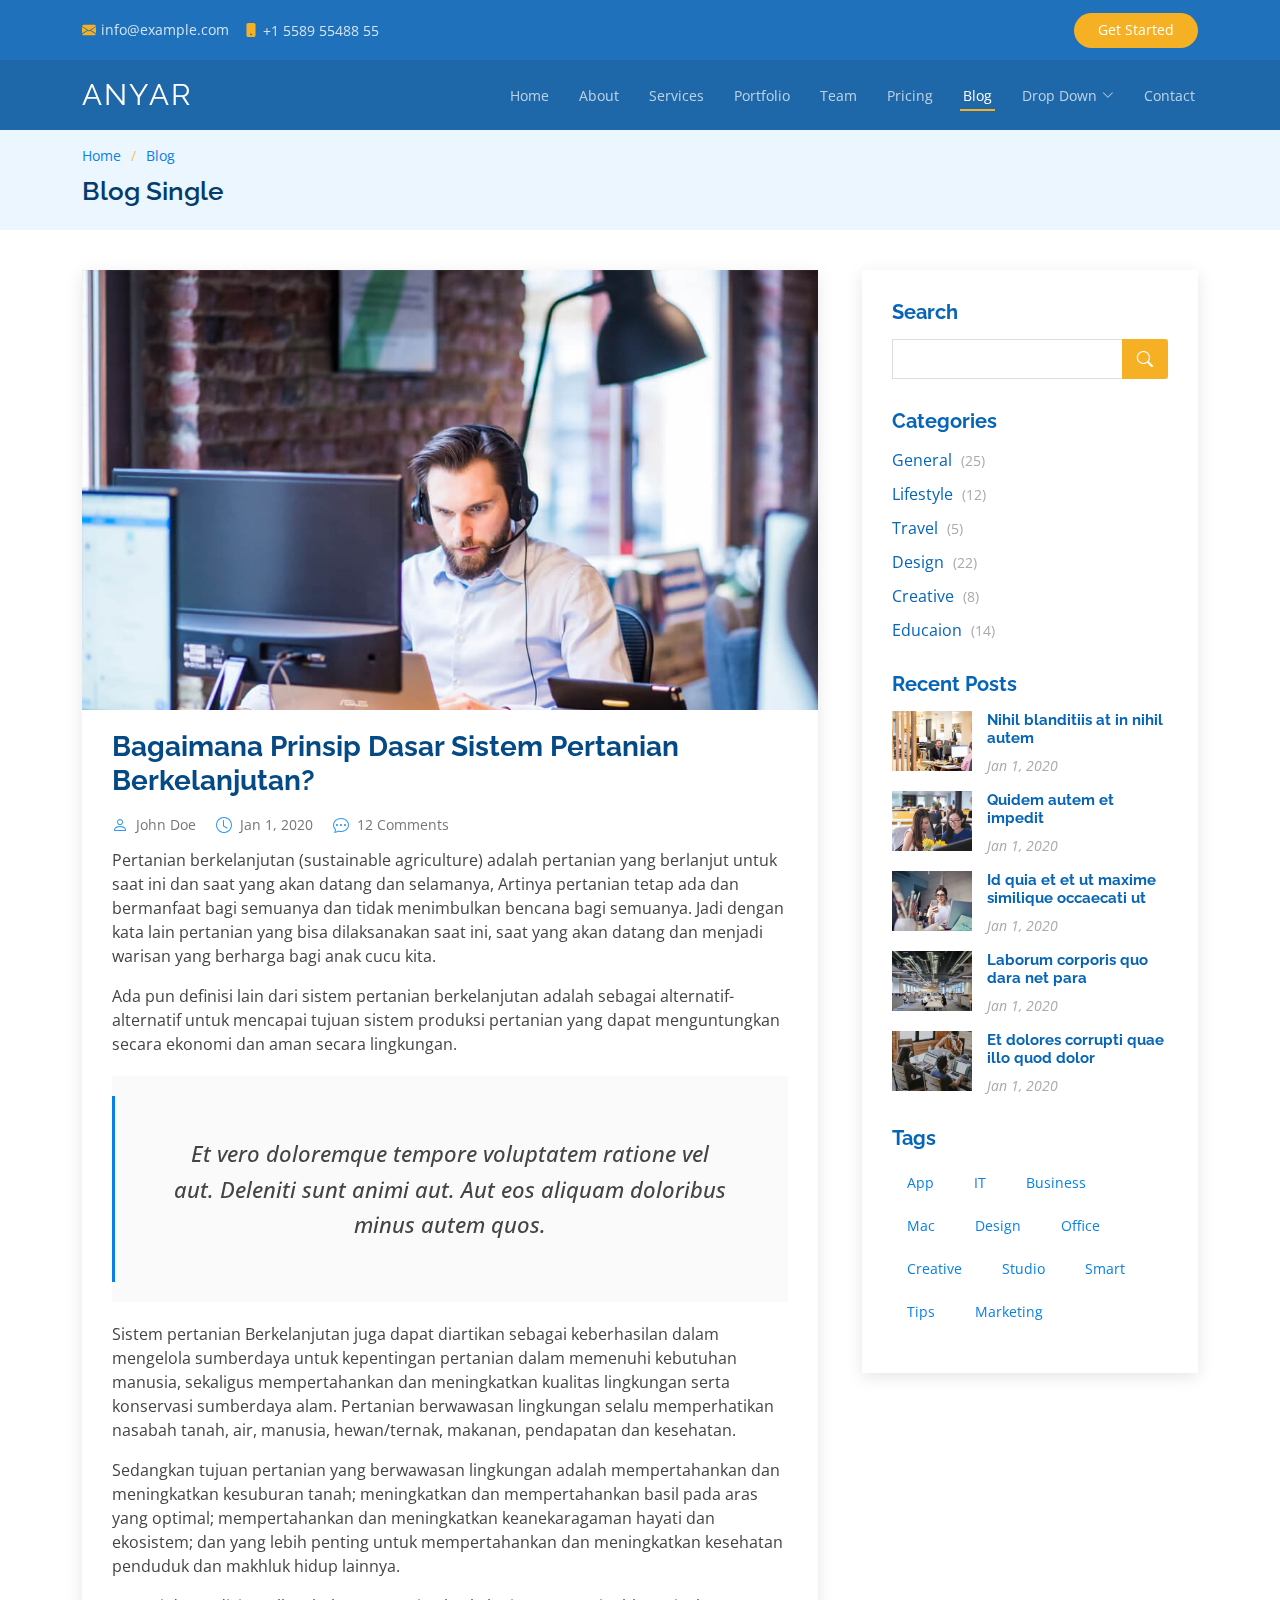
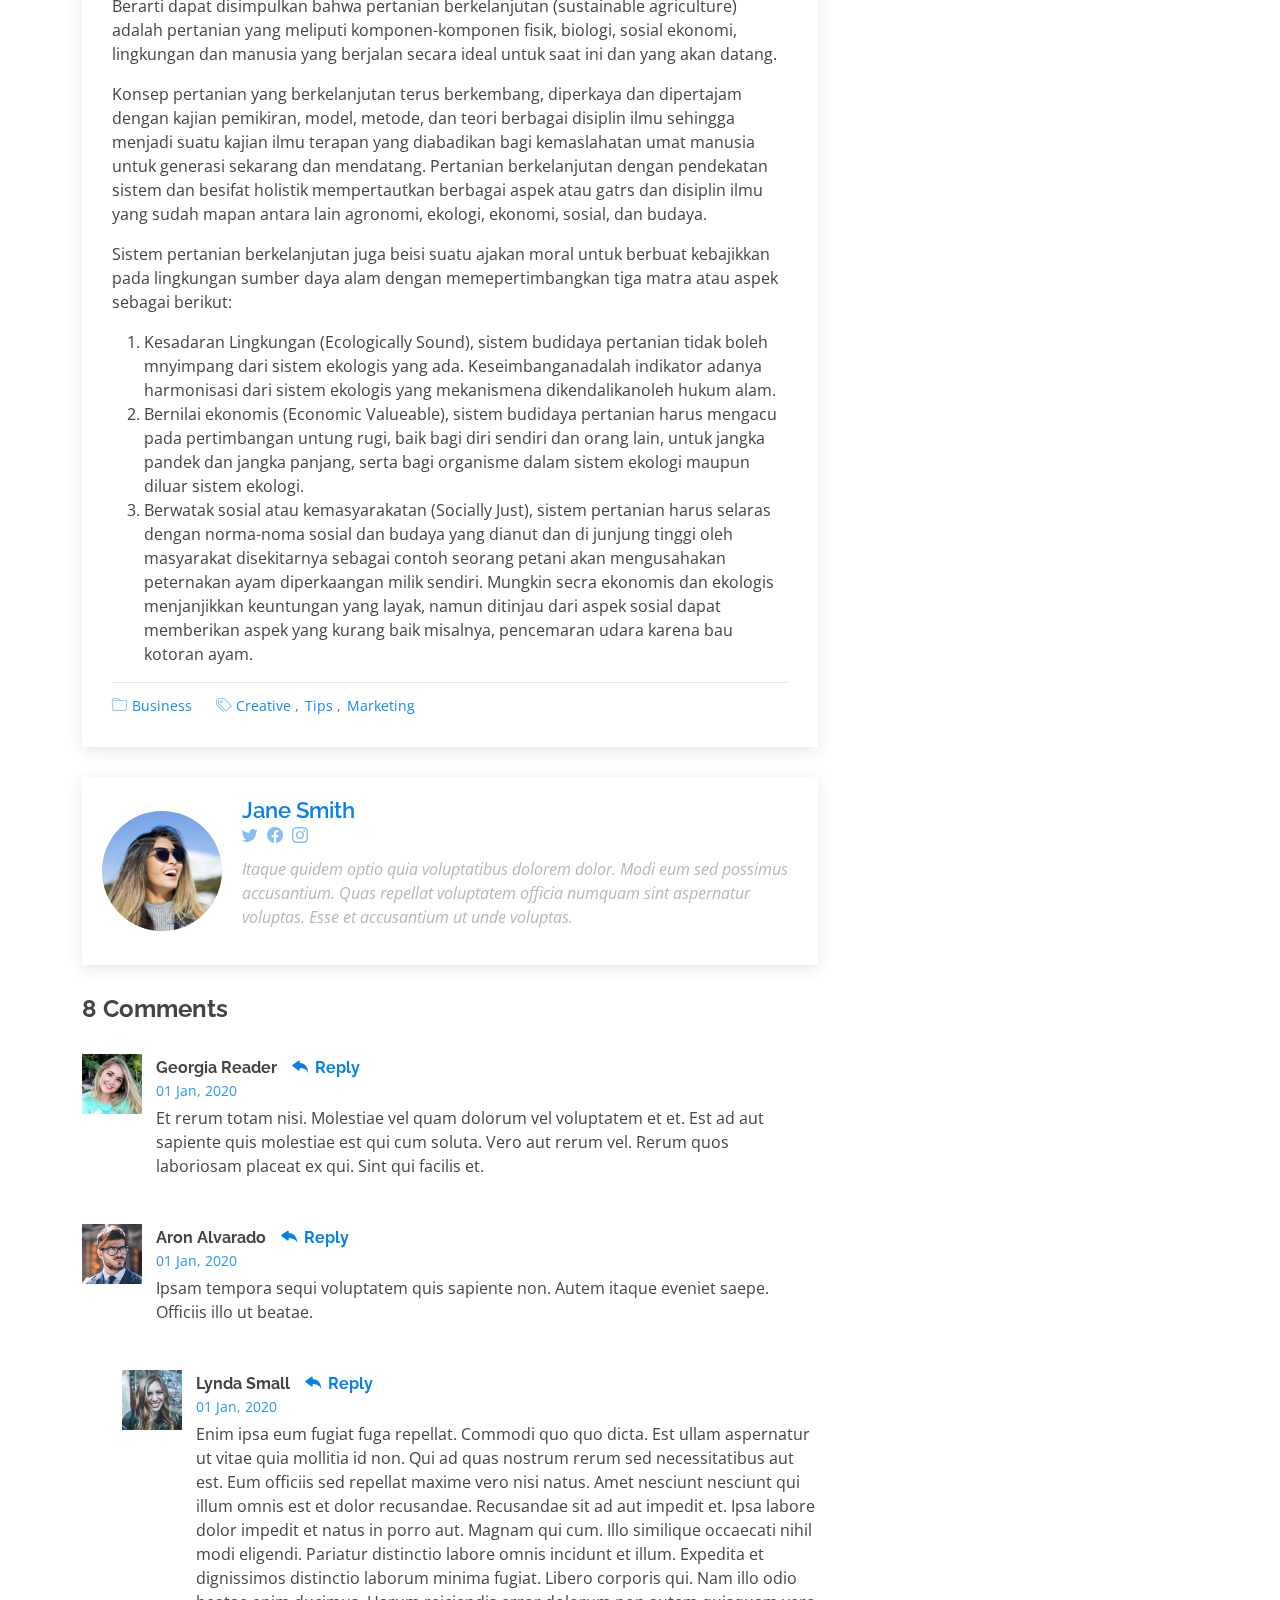
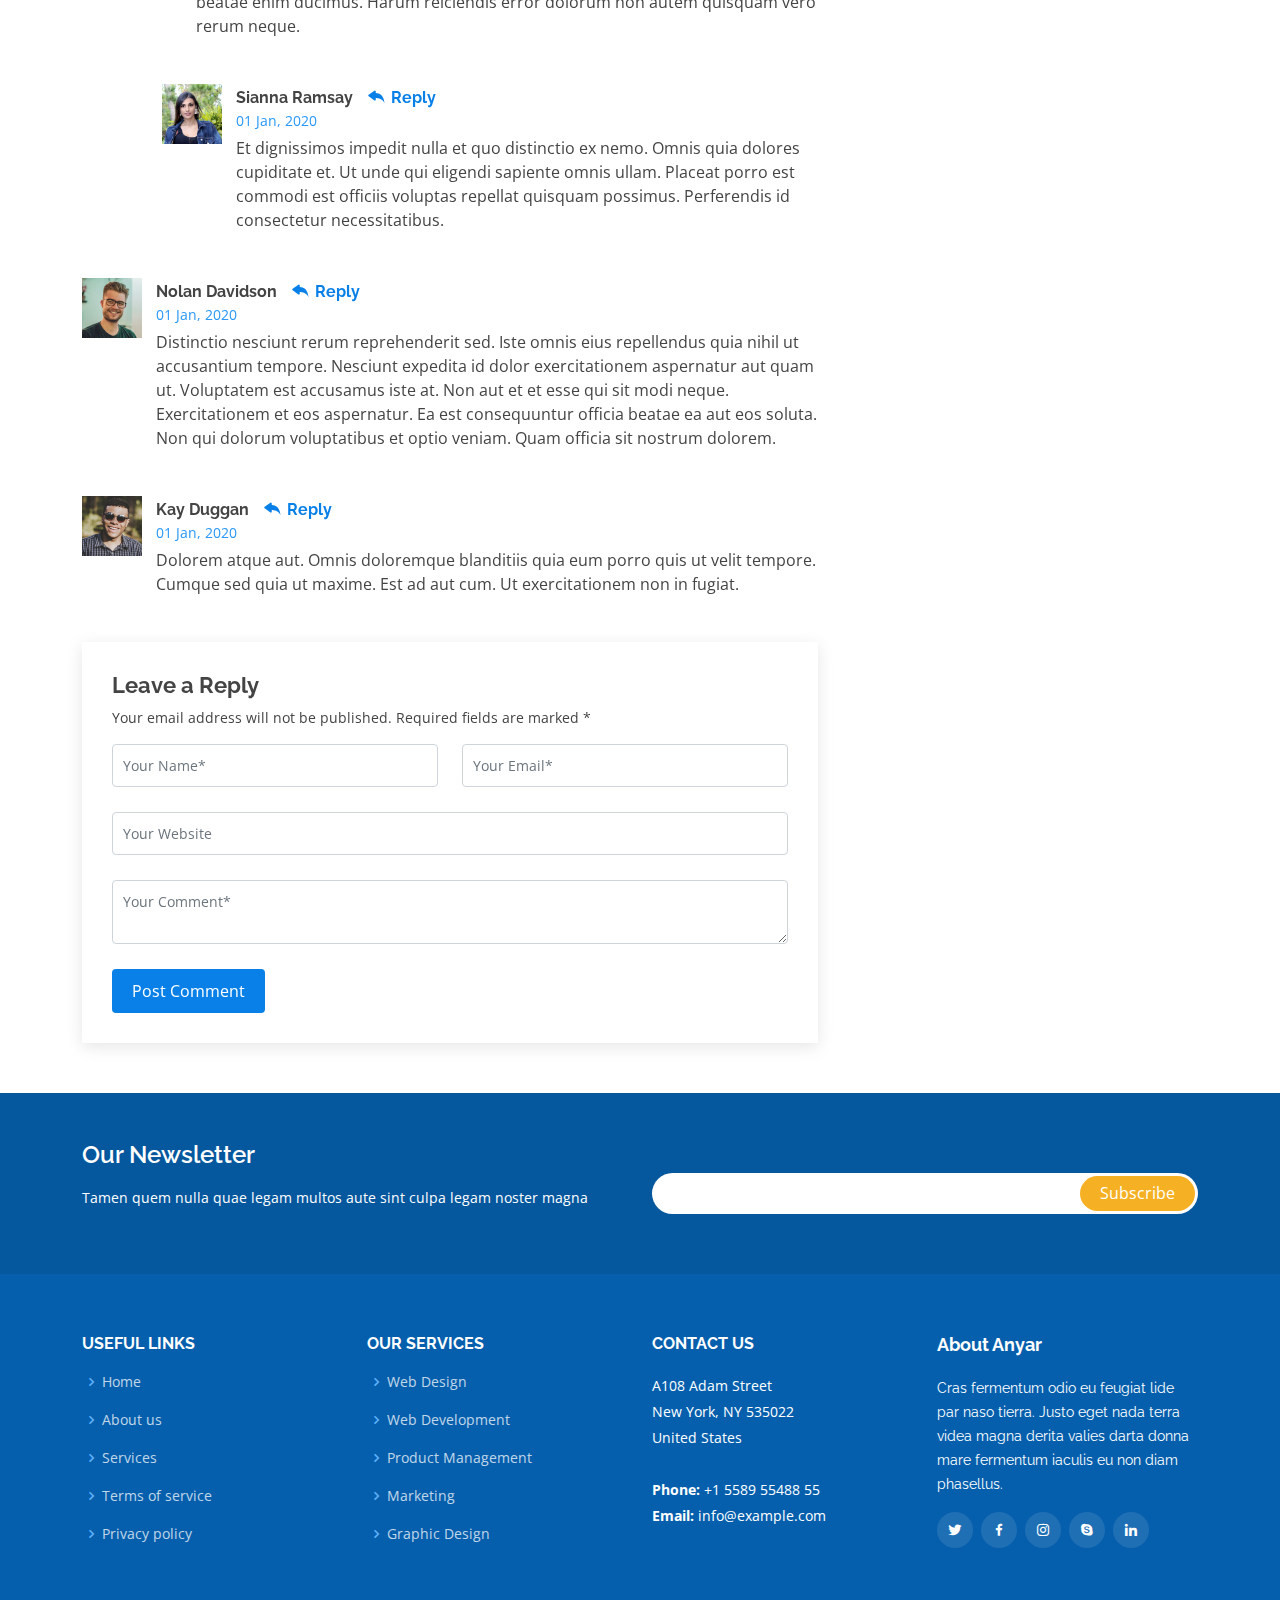
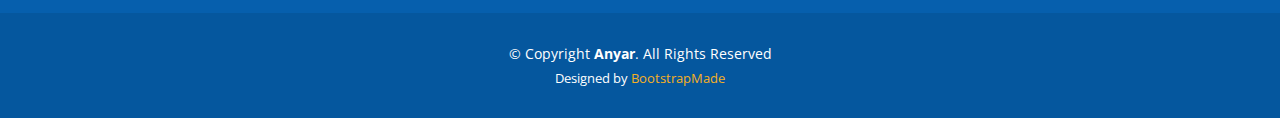
==== blog-single.html @ d847622b "Initial commit" ====
<!DOCTYPE html>
<html lang="en">

<head>
  <meta charset="utf-8">
  <meta content="width=device-width, initial-scale=1.0" name="viewport">

  <title>Blog Single - Anyar Bootstrap Template</title>
  <meta content="" name="description">
  <meta content="" name="keywords">

  <!-- Favicons -->
  <link href="assets/img/favicon.png" rel="icon">
  <link href="assets/img/apple-touch-icon.png" rel="apple-touch-icon">

  <!-- Google Fonts -->
  <link href="https://fonts.googleapis.com/css?family=Open+Sans:300,300i,400,400i,600,600i,700,700i|Raleway:300,300i,400,400i,500,500i,600,600i,700,700i|Poppins:300,300i,400,400i,500,500i,600,600i,700,700i" rel="stylesheet">

  <!-- Vendor CSS Files -->
  <link href="assets/vendor/animate.css/animate.min.css" rel="stylesheet">
  <link href="assets/vendor/aos/aos.css" rel="stylesheet">
  <link href="assets/vendor/bootstrap/css/bootstrap.min.css" rel="stylesheet">
  <link href="assets/vendor/bootstrap-icons/bootstrap-icons.css" rel="stylesheet">
  <link href="assets/vendor/boxicons/css/boxicons.min.css" rel="stylesheet">
  <link href="assets/vendor/glightbox/css/glightbox.min.css" rel="stylesheet">
  <link href="assets/vendor/remixicon/remixicon.css" rel="stylesheet">
  <link href="assets/vendor/swiper/swiper-bundle.min.css" rel="stylesheet">

  <!-- Template Main CSS File -->
  <link href="assets/css/style.css" rel="stylesheet">

  <!-- =======================================================
  * Template Name: Anyar - v4.7.1
  * Template URL: https://bootstrapmade.com/anyar-free-multipurpose-one-page-bootstrap-theme/
  * Author: BootstrapMade.com
  * License: https://bootstrapmade.com/license/
  ======================================================== -->
</head>

<body>

  <!-- ======= Top Bar ======= -->
  <div id="topbar" class="fixed-top d-flex align-items-center topbar-inner-pages">
    <div class="container d-flex align-items-center justify-content-center justify-content-md-between">
      <div class="contact-info d-flex align-items-center">
        <i class="bi bi-envelope-fill"></i><a href="mailto:contact@example.com">info@example.com</a>
        <i class="bi bi-phone-fill phone-icon"></i> +1 5589 55488 55
      </div>
      <div class="cta d-none d-md-block">
        <a href="#about" class="scrollto">Get Started</a>
      </div>
    </div>
  </div>

  <!-- ======= Header ======= -->
  <header id="header" class="fixed-top d-flex align-items-center header-inner-pages">
    <div class="container d-flex align-items-center justify-content-between">

      <h1 class="logo"><a href="index.html">Anyar</a></h1>
      <!-- Uncomment below if you prefer to use an image logo -->
      <!-- <a href=index.html" class="logo"><img src="assets/img/logo.png" alt="" class="img-fluid"></a>-->

      <nav id="navbar" class="navbar">
        <ul>
          <li><a class="nav-link scrollto " href="#hero">Home</a></li>
          <li><a class="nav-link scrollto" href="#about">About</a></li>
          <li><a class="nav-link scrollto" href="#services">Services</a></li>
          <li><a class="nav-link scrollto " href="#portfolio">Portfolio</a></li>
          <li><a class="nav-link scrollto" href="#team">Team</a></li>
          <li><a class="nav-link scrollto" href="#pricing">Pricing</a></li>
          <li><a class="active" href="blog.html">Blog</a></li>
          <li class="dropdown"><a href="#"><span>Drop Down</span> <i class="bi bi-chevron-down"></i></a>
            <ul>
              <li><a href="#">Drop Down 1</a></li>
              <li class="dropdown"><a href="#"><span>Deep Drop Down</span> <i class="bi bi-chevron-right"></i></a>
                <ul>
                  <li><a href="#">Deep Drop Down 1</a></li>
                  <li><a href="#">Deep Drop Down 2</a></li>
                  <li><a href="#">Deep Drop Down 3</a></li>
                  <li><a href="#">Deep Drop Down 4</a></li>
                  <li><a href="#">Deep Drop Down 5</a></li>
                </ul>
              </li>
              <li><a href="#">Drop Down 2</a></li>
              <li><a href="#">Drop Down 3</a></li>
              <li><a href="#">Drop Down 4</a></li>
            </ul>
          </li>
          <li><a class="nav-link scrollto" href="#contact">Contact</a></li>
        </ul>
        <i class="bi bi-list mobile-nav-toggle"></i>
      </nav><!-- .navbar -->

    </div>
  </header><!-- End Header -->

  <main id="main">

    <!-- ======= Breadcrumbs ======= -->
    <section id="breadcrumbs" class="breadcrumbs">
      <div class="container">

        <ol>
          <li><a href="index.html">Home</a></li>
          <li><a href="blog.html">Blog</a></li>
        </ol>
        <h2>Blog Single</h2>

      </div>
    </section><!-- End Breadcrumbs -->

    <!-- ======= Blog Single Section ======= -->
    <section id="blog" class="blog">
      <div class="container" data-aos="fade-up">

        <div class="row">

          <div class="col-lg-8 entries">

            <article class="entry entry-single">

              <div class="entry-img">
                <img src="assets/img/blog/blog-1.jpg" alt="" class="img-fluid">
              </div>

              <h2 class="entry-title">
                <a href="blog-single.html">Bagaimana Prinsip Dasar Sistem Pertanian Berkelanjutan?</a>
              </h2>

              <div class="entry-meta">
                <ul>
                  <li class="d-flex align-items-center"><i class="bi bi-person"></i> <a href="blog-single.html">John Doe</a></li>
                  <li class="d-flex align-items-center"><i class="bi bi-clock"></i> <a href="blog-single.html"><time datetime="2020-01-01">Jan 1, 2020</time></a></li>
                  <li class="d-flex align-items-center"><i class="bi bi-chat-dots"></i> <a href="blog-single.html">12 Comments</a></li>
                </ul>
              </div>

              <div class="entry-content">
                <p>
                  Pertanian berkelanjutan (sustainable agriculture) adalah pertanian yang berlanjut untuk saat ini dan saat yang akan datang dan selamanya, Artinya pertanian tetap ada dan bermanfaat bagi semuanya dan tidak menimbulkan bencana bagi semuanya. Jadi dengan kata lain pertanian yang bisa dilaksanakan saat ini, saat yang akan datang dan menjadi warisan yang berharga bagi anak cucu kita.</p>

                <p>
                  Ada pun definisi lain dari sistem pertanian berkelanjutan adalah sebagai alternatif-alternatif untuk mencapai tujuan sistem produksi pertanian yang dapat menguntungkan secara ekonomi dan aman secara lingkungan.
                </p>

                <blockquote>
                  <p>
                    Et vero doloremque tempore voluptatem ratione vel aut. Deleniti sunt animi aut. Aut eos aliquam doloribus minus autem quos.
                  </p>
                </blockquote>

                <p>
                  Sistem pertanian Berkelanjutan juga dapat diartikan sebagai keberhasilan dalam mengelola sumberdaya untuk kepentingan pertanian dalam memenuhi kebutuhan manusia, sekaligus mempertahankan dan meningkatkan kualitas lingkungan serta konservasi sumberdaya alam. Pertanian berwawasan lingkungan selalu memperhatikan nasabah tanah, air, manusia, hewan/ternak, makanan, pendapatan dan kesehatan.
                </p>

                <p>
                  Sedangkan tujuan pertanian yang berwawasan lingkungan adalah mempertahankan dan meningkatkan kesuburan tanah; meningkatkan dan mempertahankan basil pada aras yang optimal; mempertahankan dan meningkatkan keanekaragaman hayati dan ekosistem; dan yang lebih penting untuk mempertahankan dan meningkatkan kesehatan penduduk dan makhluk hidup lainnya.
                </p>
                
                <p>
                  Berarti dapat disimpulkan bahwa pertanian berkelanjutan (sustainable agriculture) adalah pertanian yang meliputi komponen-komponen fisik, biologi, sosial ekonomi, lingkungan dan manusia yang berjalan secara ideal untuk saat ini dan yang akan datang.
                </p>
                <p>
                  Konsep pertanian yang berkelanjutan terus berkembang, diperkaya dan dipertajam dengan kajian pemikiran, model, metode, dan teori berbagai disiplin ilmu sehingga menjadi suatu kajian ilmu terapan yang diabadikan bagi kemaslahatan umat manusia untuk generasi sekarang dan mendatang. Pertanian berkelanjutan dengan pendekatan sistem dan besifat holistik mempertautkan berbagai aspek atau gatrs dan disiplin ilmu yang sudah mapan antara lain agronomi, ekologi, ekonomi, sosial, dan budaya.
                </p>
                <p>Sistem pertanian berkelanjutan juga beisi suatu ajakan moral untuk berbuat kebajikkan pada lingkungan sumber daya alam dengan memepertimbangkan tiga matra atau aspek sebagai berikut:</p>
                <ol>
                  <li>Kesadaran Lingkungan (Ecologically Sound), sistem budidaya pertanian tidak boleh mnyimpang dari sistem ekologis yang ada. Keseimbanganadalah indikator adanya harmonisasi dari sistem ekologis yang mekanismena dikendalikanoleh hukum alam.</li>
                  <li>Bernilai ekonomis (Economic Valueable), sistem budidaya pertanian harus mengacu pada pertimbangan untung rugi, baik bagi diri sendiri dan orang lain, untuk jangka pandek dan jangka panjang, serta bagi organisme dalam sistem ekologi maupun diluar sistem ekologi.</li>
                  <li>Berwatak sosial atau kemasyarakatan (Socially Just), sistem pertanian harus selaras dengan norma-noma sosial dan budaya yang dianut dan di junjung tinggi oleh masyarakat disekitarnya sebagai contoh seorang petani akan mengusahakan peternakan ayam diperkaangan milik sendiri. Mungkin secra ekonomis dan ekologis menjanjikkan keuntungan yang layak, namun ditinjau dari aspek sosial dapat memberikan aspek yang kurang baik misalnya, pencemaran udara karena bau kotoran ayam.</li>
                </ol>

              </div>

              <div class="entry-footer">
                <i class="bi bi-folder"></i>
                <ul class="cats">
                  <li><a href="#">Business</a></li>
                </ul>

                <i class="bi bi-tags"></i>
                <ul class="tags">
                  <li><a href="#">Creative</a></li>
                  <li><a href="#">Tips</a></li>
                  <li><a href="#">Marketing</a></li>
                </ul>
              </div>

            </article><!-- End blog entry -->

            <div class="blog-author d-flex align-items-center">
              <img src="assets/img/blog/blog-author.jpg" class="rounded-circle float-left" alt="">
              <div>
                <h4>Jane Smith</h4>
                <div class="social-links">
                  <a href="https://twitters.com/#"><i class="bi bi-twitter"></i></a>
                  <a href="https://facebook.com/#"><i class="bi bi-facebook"></i></a>
                  <a href="https://instagram.com/#"><i class="biu bi-instagram"></i></a>
                </div>
                <p>
                  Itaque quidem optio quia voluptatibus dolorem dolor. Modi eum sed possimus accusantium. Quas repellat voluptatem officia numquam sint aspernatur voluptas. Esse et accusantium ut unde voluptas.
                </p>
              </div>
            </div><!-- End blog author bio -->

            <div class="blog-comments">

              <h4 class="comments-count">8 Comments</h4>

              <div id="comment-1" class="comment">
                <div class="d-flex">
                  <div class="comment-img"><img src="assets/img/blog/comments-1.jpg" alt=""></div>
                  <div>
                    <h5><a href="">Georgia Reader</a> <a href="#" class="reply"><i class="bi bi-reply-fill"></i> Reply</a></h5>
                    <time datetime="2020-01-01">01 Jan, 2020</time>
                    <p>
                      Et rerum totam nisi. Molestiae vel quam dolorum vel voluptatem et et. Est ad aut sapiente quis molestiae est qui cum soluta.
                      Vero aut rerum vel. Rerum quos laboriosam placeat ex qui. Sint qui facilis et.
                    </p>
                  </div>
                </div>
              </div><!-- End comment #1 -->

              <div id="comment-2" class="comment">
                <div class="d-flex">
                  <div class="comment-img"><img src="assets/img/blog/comments-2.jpg" alt=""></div>
                  <div>
                    <h5><a href="">Aron Alvarado</a> <a href="#" class="reply"><i class="bi bi-reply-fill"></i> Reply</a></h5>
                    <time datetime="2020-01-01">01 Jan, 2020</time>
                    <p>
                      Ipsam tempora sequi voluptatem quis sapiente non. Autem itaque eveniet saepe. Officiis illo ut beatae.
                    </p>
                  </div>
                </div>

                <div id="comment-reply-1" class="comment comment-reply">
                  <div class="d-flex">
                    <div class="comment-img"><img src="assets/img/blog/comments-3.jpg" alt=""></div>
                    <div>
                      <h5><a href="">Lynda Small</a> <a href="#" class="reply"><i class="bi bi-reply-fill"></i> Reply</a></h5>
                      <time datetime="2020-01-01">01 Jan, 2020</time>
                      <p>
                        Enim ipsa eum fugiat fuga repellat. Commodi quo quo dicta. Est ullam aspernatur ut vitae quia mollitia id non. Qui ad quas nostrum rerum sed necessitatibus aut est. Eum officiis sed repellat maxime vero nisi natus. Amet nesciunt nesciunt qui illum omnis est et dolor recusandae.

                        Recusandae sit ad aut impedit et. Ipsa labore dolor impedit et natus in porro aut. Magnam qui cum. Illo similique occaecati nihil modi eligendi. Pariatur distinctio labore omnis incidunt et illum. Expedita et dignissimos distinctio laborum minima fugiat.

                        Libero corporis qui. Nam illo odio beatae enim ducimus. Harum reiciendis error dolorum non autem quisquam vero rerum neque.
                      </p>
                    </div>
                  </div>

                  <div id="comment-reply-2" class="comment comment-reply">
                    <div class="d-flex">
                      <div class="comment-img"><img src="assets/img/blog/comments-4.jpg" alt=""></div>
                      <div>
                        <h5><a href="">Sianna Ramsay</a> <a href="#" class="reply"><i class="bi bi-reply-fill"></i> Reply</a></h5>
                        <time datetime="2020-01-01">01 Jan, 2020</time>
                        <p>
                          Et dignissimos impedit nulla et quo distinctio ex nemo. Omnis quia dolores cupiditate et. Ut unde qui eligendi sapiente omnis ullam. Placeat porro est commodi est officiis voluptas repellat quisquam possimus. Perferendis id consectetur necessitatibus.
                        </p>
                      </div>
                    </div>

                  </div><!-- End comment reply #2-->

                </div><!-- End comment reply #1-->

              </div><!-- End comment #2-->

              <div id="comment-3" class="comment">
                <div class="d-flex">
                  <div class="comment-img"><img src="assets/img/blog/comments-5.jpg" alt=""></div>
                  <div>
                    <h5><a href="">Nolan Davidson</a> <a href="#" class="reply"><i class="bi bi-reply-fill"></i> Reply</a></h5>
                    <time datetime="2020-01-01">01 Jan, 2020</time>
                    <p>
                      Distinctio nesciunt rerum reprehenderit sed. Iste omnis eius repellendus quia nihil ut accusantium tempore. Nesciunt expedita id dolor exercitationem aspernatur aut quam ut. Voluptatem est accusamus iste at.
                      Non aut et et esse qui sit modi neque. Exercitationem et eos aspernatur. Ea est consequuntur officia beatae ea aut eos soluta. Non qui dolorum voluptatibus et optio veniam. Quam officia sit nostrum dolorem.
                    </p>
                  </div>
                </div>

              </div><!-- End comment #3 -->

              <div id="comment-4" class="comment">
                <div class="d-flex">
                  <div class="comment-img"><img src="assets/img/blog/comments-6.jpg" alt=""></div>
                  <div>
                    <h5><a href="">Kay Duggan</a> <a href="#" class="reply"><i class="bi bi-reply-fill"></i> Reply</a></h5>
                    <time datetime="2020-01-01">01 Jan, 2020</time>
                    <p>
                      Dolorem atque aut. Omnis doloremque blanditiis quia eum porro quis ut velit tempore. Cumque sed quia ut maxime. Est ad aut cum. Ut exercitationem non in fugiat.
                    </p>
                  </div>
                </div>

              </div><!-- End comment #4 -->

              <div class="reply-form">
                <h4>Leave a Reply</h4>
                <p>Your email address will not be published. Required fields are marked * </p>
                <form action="">
                  <div class="row">
                    <div class="col-md-6 form-group">
                      <input name="name" type="text" class="form-control" placeholder="Your Name*">
                    </div>
                    <div class="col-md-6 form-group">
                      <input name="email" type="text" class="form-control" placeholder="Your Email*">
                    </div>
                  </div>
                  <div class="row">
                    <div class="col form-group">
                      <input name="website" type="text" class="form-control" placeholder="Your Website">
                    </div>
                  </div>
                  <div class="row">
                    <div class="col form-group">
                      <textarea name="comment" class="form-control" placeholder="Your Comment*"></textarea>
                    </div>
                  </div>
                  <button type="submit" class="btn btn-primary">Post Comment</button>

                </form>

              </div>

            </div><!-- End blog comments -->

          </div><!-- End blog entries list -->

          <div class="col-lg-4">

            <div class="sidebar">

              <h3 class="sidebar-title">Search</h3>
              <div class="sidebar-item search-form">
                <form action="">
                  <input type="text">
                  <button type="submit"><i class="bi bi-search"></i></button>
                </form>
              </div><!-- End sidebar search formn-->

              <h3 class="sidebar-title">Categories</h3>
              <div class="sidebar-item categories">
                <ul>
                  <li><a href="#">General <span>(25)</span></a></li>
                  <li><a href="#">Lifestyle <span>(12)</span></a></li>
                  <li><a href="#">Travel <span>(5)</span></a></li>
                  <li><a href="#">Design <span>(22)</span></a></li>
                  <li><a href="#">Creative <span>(8)</span></a></li>
                  <li><a href="#">Educaion <span>(14)</span></a></li>
                </ul>
              </div><!-- End sidebar categories-->

              <h3 class="sidebar-title">Recent Posts</h3>
              <div class="sidebar-item recent-posts">
                <div class="post-item clearfix">
                  <img src="assets/img/blog/blog-recent-1.jpg" alt="">
                  <h4><a href="blog-single.html">Nihil blanditiis at in nihil autem</a></h4>
                  <time datetime="2020-01-01">Jan 1, 2020</time>
                </div>

                <div class="post-item clearfix">
                  <img src="assets/img/blog/blog-recent-2.jpg" alt="">
                  <h4><a href="blog-single.html">Quidem autem et impedit</a></h4>
                  <time datetime="2020-01-01">Jan 1, 2020</time>
                </div>

                <div class="post-item clearfix">
                  <img src="assets/img/blog/blog-recent-3.jpg" alt="">
                  <h4><a href="blog-single.html">Id quia et et ut maxime similique occaecati ut</a></h4>
                  <time datetime="2020-01-01">Jan 1, 2020</time>
                </div>

                <div class="post-item clearfix">
                  <img src="assets/img/blog/blog-recent-4.jpg" alt="">
                  <h4><a href="blog-single.html">Laborum corporis quo dara net para</a></h4>
                  <time datetime="2020-01-01">Jan 1, 2020</time>
                </div>

                <div class="post-item clearfix">
                  <img src="assets/img/blog/blog-recent-5.jpg" alt="">
                  <h4><a href="blog-single.html">Et dolores corrupti quae illo quod dolor</a></h4>
                  <time datetime="2020-01-01">Jan 1, 2020</time>
                </div>

              </div><!-- End sidebar recent posts-->

              <h3 class="sidebar-title">Tags</h3>
              <div class="sidebar-item tags">
                <ul>
                  <li><a href="#">App</a></li>
                  <li><a href="#">IT</a></li>
                  <li><a href="#">Business</a></li>
                  <li><a href="#">Mac</a></li>
                  <li><a href="#">Design</a></li>
                  <li><a href="#">Office</a></li>
                  <li><a href="#">Creative</a></li>
                  <li><a href="#">Studio</a></li>
                  <li><a href="#">Smart</a></li>
                  <li><a href="#">Tips</a></li>
                  <li><a href="#">Marketing</a></li>
                </ul>
              </div><!-- End sidebar tags-->

            </div><!-- End sidebar -->

          </div><!-- End blog sidebar -->

        </div>

      </div>
    </section><!-- End Blog Single Section -->

  </main><!-- End #main -->

  <!-- ======= Footer ======= -->
  <footer id="footer">

    <div class="footer-newsletter">
      <div class="container">
        <div class="row">
          <div class="col-lg-6">
            <h4>Our Newsletter</h4>
            <p>Tamen quem nulla quae legam multos aute sint culpa legam noster magna</p>
          </div>
          <div class="col-lg-6">
            <form action="" method="post">
              <input type="email" name="email"><input type="submit" value="Subscribe">
            </form>
          </div>
        </div>
      </div>
    </div>

    <div class="footer-top">
      <div class="container">
        <div class="row">

          <div class="col-lg-3 col-md-6 footer-links">
            <h4>Useful Links</h4>
            <ul>
              <li><i class="bx bx-chevron-right"></i> <a href="#">Home</a></li>
              <li><i class="bx bx-chevron-right"></i> <a href="#">About us</a></li>
              <li><i class="bx bx-chevron-right"></i> <a href="#">Services</a></li>
              <li><i class="bx bx-chevron-right"></i> <a href="#">Terms of service</a></li>
              <li><i class="bx bx-chevron-right"></i> <a href="#">Privacy policy</a></li>
            </ul>
          </div>

          <div class="col-lg-3 col-md-6 footer-links">
            <h4>Our Services</h4>
            <ul>
              <li><i class="bx bx-chevron-right"></i> <a href="#">Web Design</a></li>
              <li><i class="bx bx-chevron-right"></i> <a href="#">Web Development</a></li>
              <li><i class="bx bx-chevron-right"></i> <a href="#">Product Management</a></li>
              <li><i class="bx bx-chevron-right"></i> <a href="#">Marketing</a></li>
              <li><i class="bx bx-chevron-right"></i> <a href="#">Graphic Design</a></li>
            </ul>
          </div>

          <div class="col-lg-3 col-md-6 footer-contact">
            <h4>Contact Us</h4>
            <p>
              A108 Adam Street <br>
              New York, NY 535022<br>
              United States <br><br>
              <strong>Phone:</strong> +1 5589 55488 55<br>
              <strong>Email:</strong> info@example.com<br>
            </p>

          </div>

          <div class="col-lg-3 col-md-6 footer-info">
            <h3>About Anyar</h3>
            <p>Cras fermentum odio eu feugiat lide par naso tierra. Justo eget nada terra videa magna derita valies darta donna mare fermentum iaculis eu non diam phasellus.</p>
            <div class="social-links mt-3">
              <a href="#" class="twitter"><i class="bx bxl-twitter"></i></a>
              <a href="#" class="facebook"><i class="bx bxl-facebook"></i></a>
              <a href="#" class="instagram"><i class="bx bxl-instagram"></i></a>
              <a href="#" class="google-plus"><i class="bx bxl-skype"></i></a>
              <a href="#" class="linkedin"><i class="bx bxl-linkedin"></i></a>
            </div>
          </div>

        </div>
      </div>
    </div>

    <div class="container">
      <div class="copyright">
        &copy; Copyright <strong><span>Anyar</span></strong>. All Rights Reserved
      </div>
      <div class="credits">
        <!-- All the links in the footer should remain intact. -->
        <!-- You can delete the links only if you purchased the pro version. -->
        <!-- Licensing information: https://bootstrapmade.com/license/ -->
        <!-- Purchase the pro version with working PHP/AJAX contact form: https://bootstrapmade.com/anyar-free-multipurpose-one-page-bootstrap-theme/ -->
        Designed by <a href="https://bootstrapmade.com/">BootstrapMade</a>
      </div>
    </div>
  </footer><!-- End Footer -->

  <div id="preloader"></div>
  <a href="#" class="back-to-top d-flex align-items-center justify-content-center"><i class="bi bi-arrow-up-short"></i></a>

  <!-- Vendor JS Files -->
  <script src="assets/vendor/aos/aos.js"></script>
  <script src="assets/vendor/bootstrap/js/bootstrap.bundle.min.js"></script>
  <script src="assets/vendor/glightbox/js/glightbox.min.js"></script>
  <script src="assets/vendor/isotope-layout/isotope.pkgd.min.js"></script>
  <script src="assets/vendor/swiper/swiper-bundle.min.js"></script>
  <script src="assets/vendor/php-email-form/validate.js"></script>

  <!-- Template Main JS File -->
  <script src="assets/js/main.js"></script>

</body>

</html>
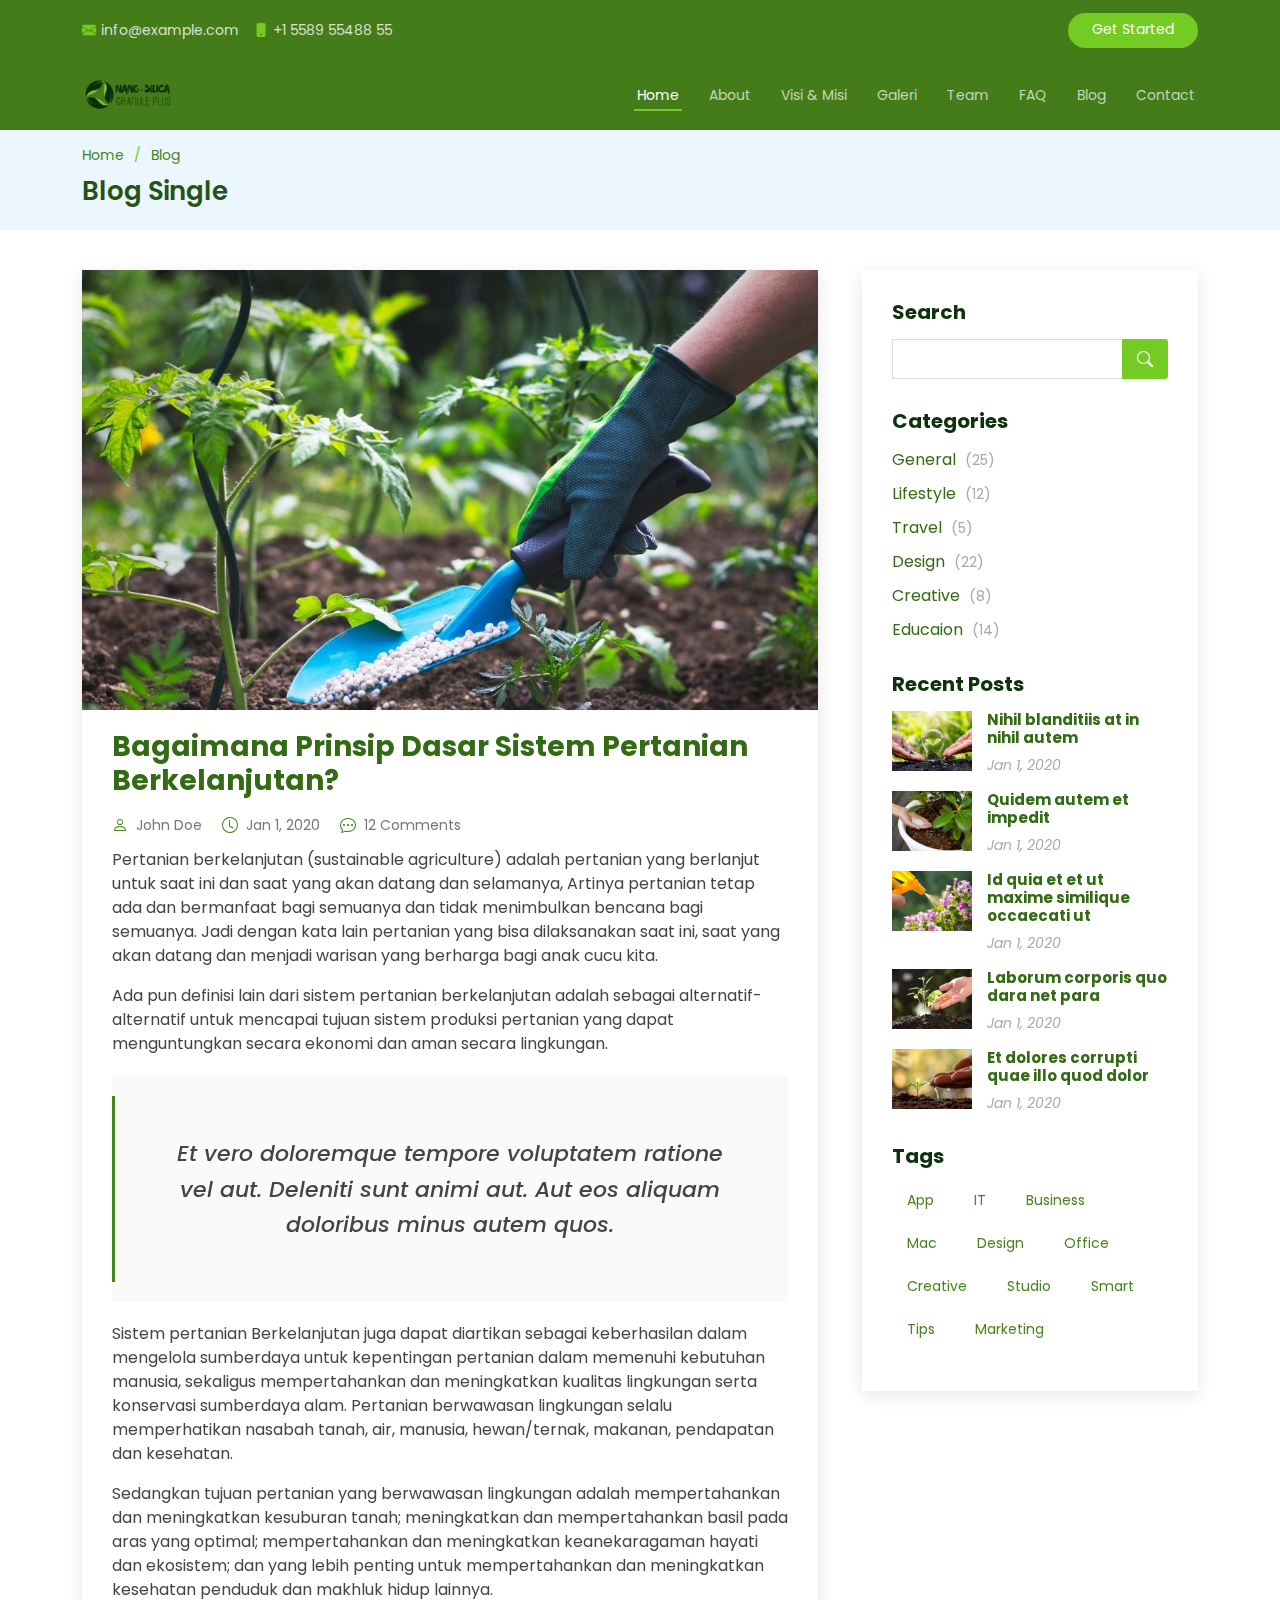
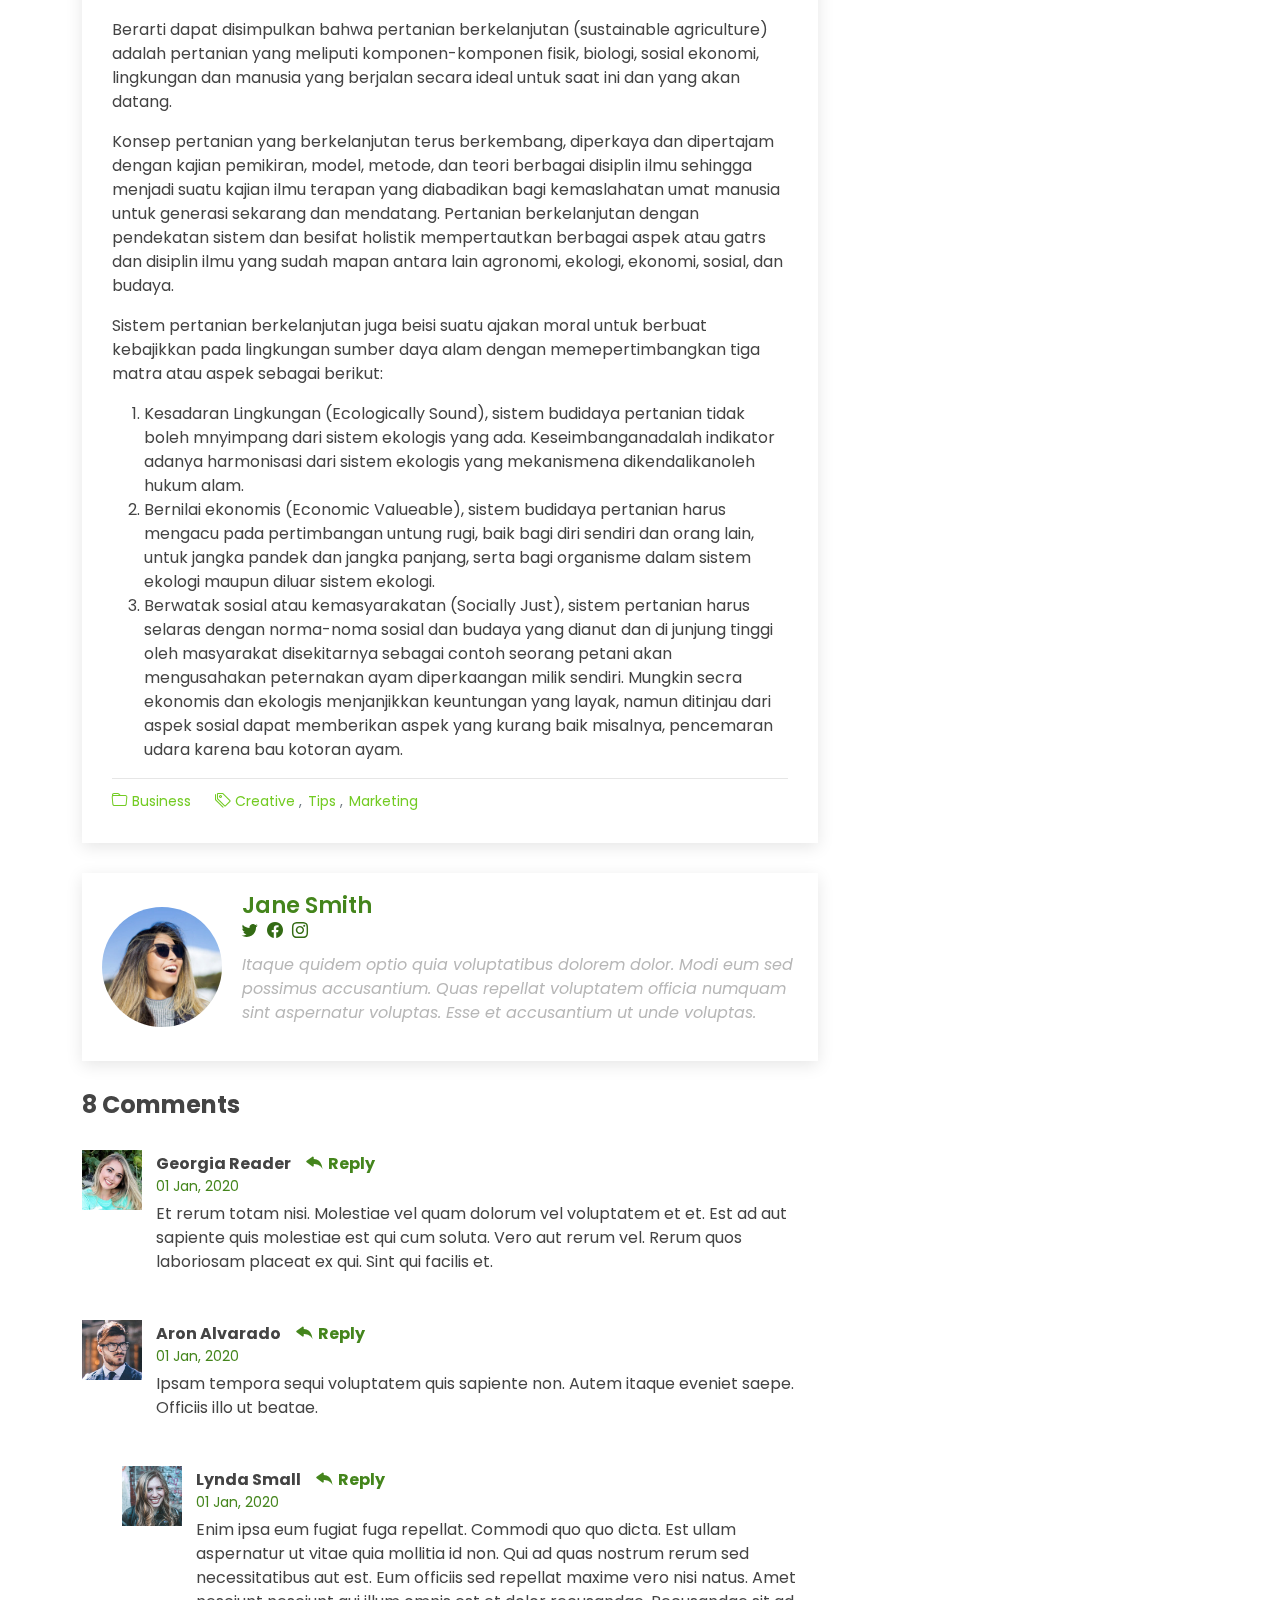
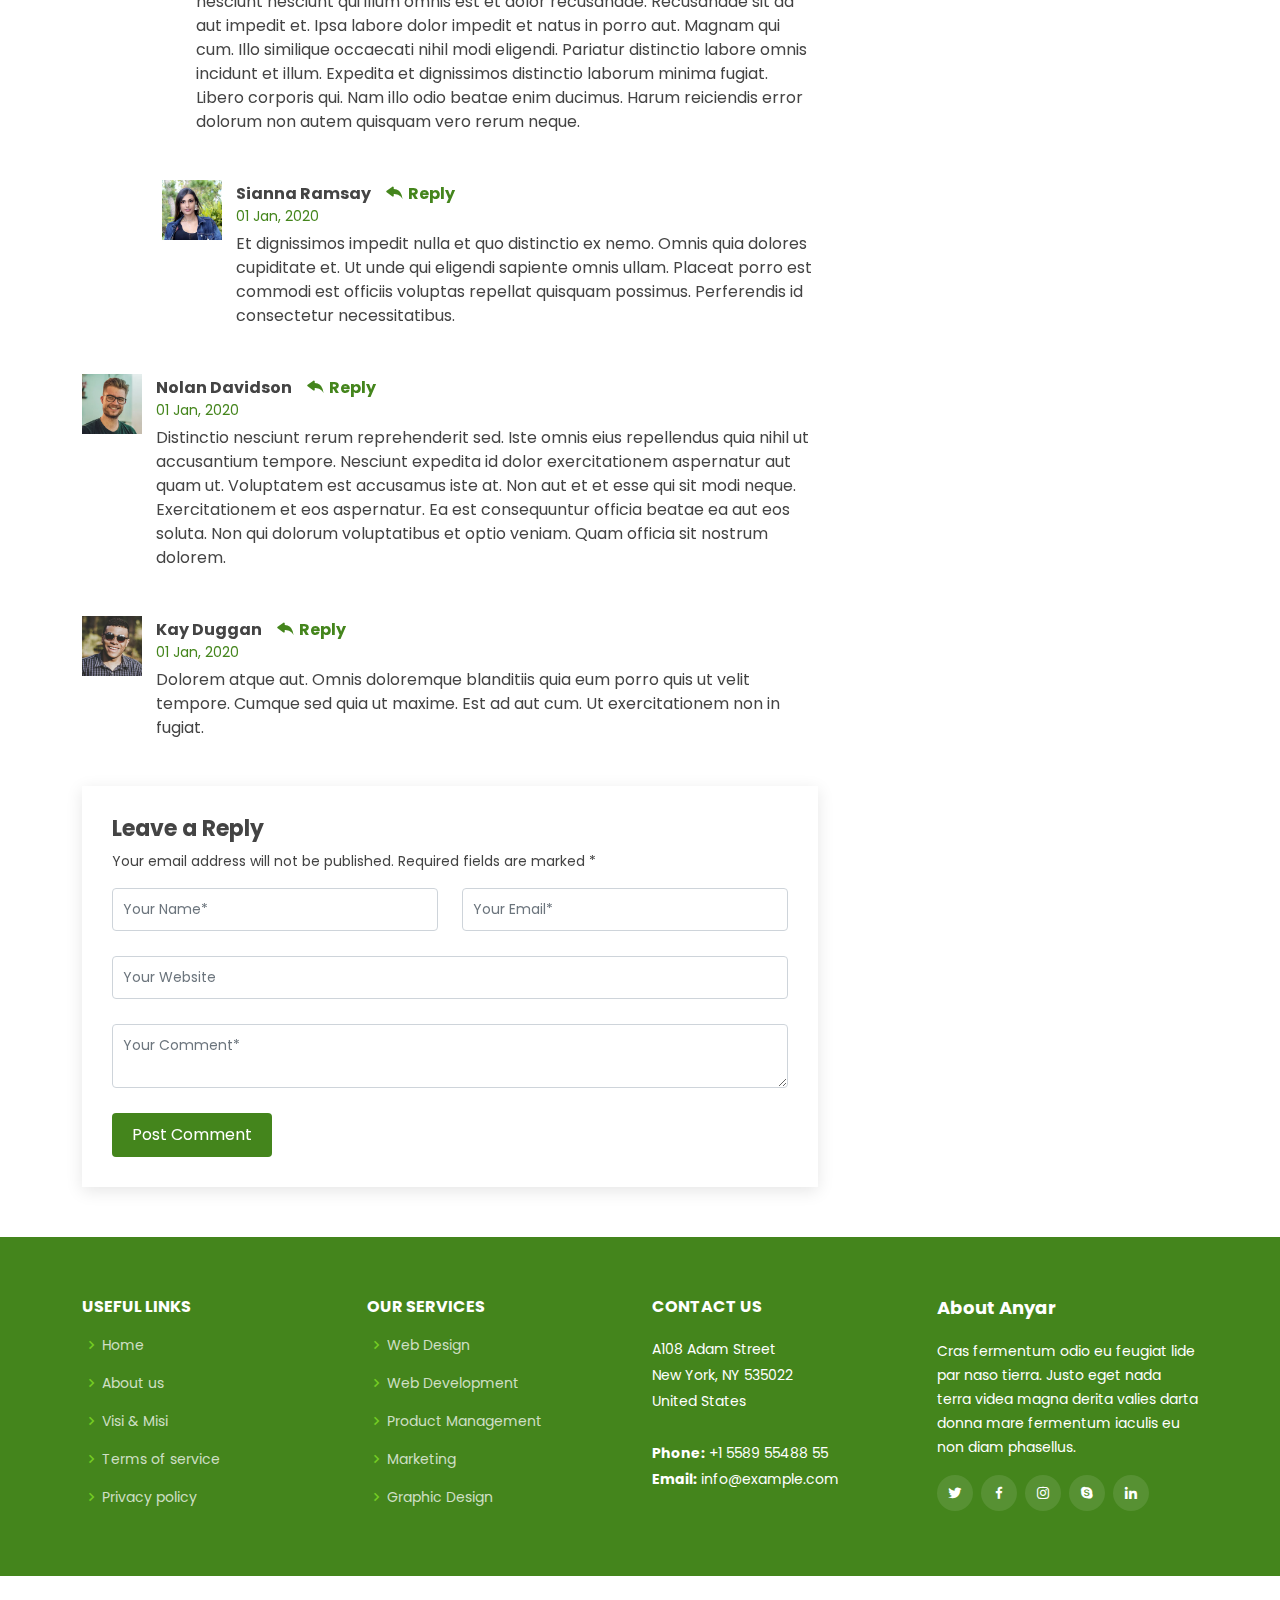
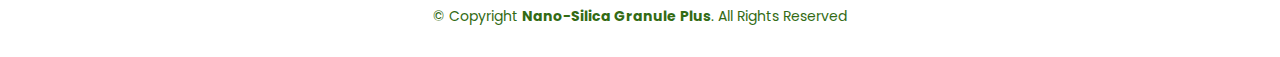
==== commit 9e0ada61: "detail blog, blog, detail product" ====
--- a/blog-single.html
+++ b/blog-single.html
@@ -5,7 +5,7 @@
   <meta charset="utf-8">
   <meta content="width=device-width, initial-scale=1.0" name="viewport">
 
-  <title>Blog Single - Anyar Bootstrap Template</title>
+  <title>Detail Blog</title>
   <meta content="" name="description">
   <meta content="" name="keywords">
 
@@ -14,7 +14,7 @@
   <link href="assets/img/apple-touch-icon.png" rel="apple-touch-icon">
 
   <!-- Google Fonts -->
-  <link href="https://fonts.googleapis.com/css?family=Open+Sans:300,300i,400,400i,600,600i,700,700i|Raleway:300,300i,400,400i,500,500i,600,600i,700,700i|Poppins:300,300i,400,400i,500,500i,600,600i,700,700i" rel="stylesheet">
+  <link href="https://fonts.googleapis.com/css?family=Open+Sans:300,300i,400,400i,600,600i,700,700i|Raleway:300,300i,400,400i,600,600i,700,700i" rel="stylesheet">
 
   <!-- Vendor CSS Files -->
   <link href="assets/vendor/animate.css/animate.min.css" rel="stylesheet">
@@ -56,19 +56,20 @@
   <header id="header" class="fixed-top d-flex align-items-center header-inner-pages">
     <div class="container d-flex align-items-center justify-content-between">
 
-      <h1 class="logo"><a href="index.html">Anyar</a></h1>
+      <a href=index.html" class="logo"><img src="assets/img/logo.png" alt="" class="img-fluid"></a>
       <!-- Uncomment below if you prefer to use an image logo -->
       <!-- <a href=index.html" class="logo"><img src="assets/img/logo.png" alt="" class="img-fluid"></a>-->
 
       <nav id="navbar" class="navbar">
         <ul>
-          <li><a class="nav-link scrollto " href="#hero">Home</a></li>
-          <li><a class="nav-link scrollto" href="#about">About</a></li>
-          <li><a class="nav-link scrollto" href="#services">Services</a></li>
-          <li><a class="nav-link scrollto " href="#portfolio">Portfolio</a></li>
-          <li><a class="nav-link scrollto" href="#team">Team</a></li>
-          <li><a class="nav-link scrollto" href="#pricing">Pricing</a></li>
-          <li><a class="active" href="blog.html">Blog</a></li>
+          <li><a class="nav-link scrollto active" href="index.html">Home</a></li>
+          <li><a class="nav-link scrollto" href="index.html">About</a></li>
+          <li><a class="nav-link scrollto" href="index.html">Visi & Misi</a></li>
+          <li><a class="nav-link scrollto " href="index.html">Galeri</a></li>
+          <li><a class="nav-link scrollto" href="index.html">Team</a></li>
+          <li><a class="nav-link scrollto" href="index.html">FAQ</a></li>
+          <li><a href="blog.html">Blog</a></li>
+          <!--
           <li class="dropdown"><a href="#"><span>Drop Down</span> <i class="bi bi-chevron-down"></i></a>
             <ul>
               <li><a href="#">Drop Down 1</a></li>
@@ -86,6 +87,7 @@
               <li><a href="#">Drop Down 4</a></li>
             </ul>
           </li>
+        -->
           <li><a class="nav-link scrollto" href="#contact">Contact</a></li>
         </ul>
         <i class="bi bi-list mobile-nav-toggle"></i>
@@ -414,9 +416,9 @@
 
   </main><!-- End #main -->
 
-  <!-- ======= Footer ======= -->
   <footer id="footer">
 
+    <!--
     <div class="footer-newsletter">
       <div class="container">
         <div class="row">
@@ -432,6 +434,7 @@
         </div>
       </div>
     </div>
+    -->
 
     <div class="footer-top">
       <div class="container">
@@ -442,7 +445,7 @@
             <ul>
               <li><i class="bx bx-chevron-right"></i> <a href="#">Home</a></li>
               <li><i class="bx bx-chevron-right"></i> <a href="#">About us</a></li>
-              <li><i class="bx bx-chevron-right"></i> <a href="#">Services</a></li>
+              <li><i class="bx bx-chevron-right"></i> <a href="#">Visi & Misi</a></li>
               <li><i class="bx bx-chevron-right"></i> <a href="#">Terms of service</a></li>
               <li><i class="bx bx-chevron-right"></i> <a href="#">Privacy policy</a></li>
             </ul>
@@ -477,7 +480,7 @@
             <div class="social-links mt-3">
               <a href="#" class="twitter"><i class="bx bxl-twitter"></i></a>
               <a href="#" class="facebook"><i class="bx bxl-facebook"></i></a>
-              <a href="#" class="instagram"><i class="bx bxl-instagram"></i></a>
+              <a href="https://www.instagram.com/p/Ca3ic7KFpLw/?utm_medium=copy_link" class="instagram" target="_blank"><i class="bx bxl-instagram"></i></a>
               <a href="#" class="google-plus"><i class="bx bxl-skype"></i></a>
               <a href="#" class="linkedin"><i class="bx bxl-linkedin"></i></a>
             </div>
@@ -488,15 +491,8 @@
     </div>
 
     <div class="container">
-      <div class="copyright">
-        &copy; Copyright <strong><span>Anyar</span></strong>. All Rights Reserved
-      </div>
-      <div class="credits">
-        <!-- All the links in the footer should remain intact. -->
-        <!-- You can delete the links only if you purchased the pro version. -->
-        <!-- Licensing information: https://bootstrapmade.com/license/ -->
-        <!-- Purchase the pro version with working PHP/AJAX contact form: https://bootstrapmade.com/anyar-free-multipurpose-one-page-bootstrap-theme/ -->
-        Designed by <a href="https://bootstrapmade.com/">BootstrapMade</a>
+      <div class="copyright" style="color: #336b14;">
+        &copy; Copyright <strong><span>Nano-Silica Granule Plus</span></strong>. All Rights Reserved
       </div>
     </div>
   </footer><!-- End Footer -->
--- a/assets/css/style.css
+++ b/assets/css/style.css
@@ -8,23 +8,25 @@
 /*--------------------------------------------------------------
 # General
 --------------------------------------------------------------*/
+@import url("https://fonts.googleapis.com/css2?family=Poppins:ital,wght@0,100;0,200;0,300;0,400;0,500;0,600;0,700;0,800;0,900;1,100;1,200;1,300;1,400;1,500;1,600;1,700;1,800;1,900&display=swap");
+
 body {
-  font-family: "Open Sans", sans-serif;
+  font-family: "Poppins", sans-serif;
   color: #444444;
 }
 
 a {
   text-decoration: none;
-  color: #0880e8;
+  color: #44851c;
 }
 
 a:hover {
-  color: #2b99f8;
+  color: #44851c;
   text-decoration: none;
 }
 
 h1, h2, h3, h4, h5, h6 {
-  font-family: "Raleway", sans-serif;
+  font-family: "Poppins", sans-serif;
 }
 
 /*--------------------------------------------------------------
@@ -37,7 +39,7 @@
   right: 15px;
   bottom: 15px;
   z-index: 996;
-  background: #0880e8;
+  background: #44851c;
   width: 40px;
   height: 40px;
   border-radius: 50px;
@@ -49,7 +51,7 @@
   line-height: 0;
 }
 .back-to-top:hover {
-  background: #2194f7;
+  background: #44851c;
   color: #fff;
 }
 .back-to-top.active {
@@ -76,8 +78,8 @@
   position: fixed;
   top: calc(50% - 30px);
   left: calc(50% - 30px);
-  border: 6px solid #0880e8;
-  border-top-color: #bfe0fd;
+  border: 6px solid #44851c;
+  border-top-color: #99d36c;
   border-radius: 50%;
   width: 60px;
   height: 60px;
@@ -134,7 +136,7 @@
   text-decoration: underline;
 }
 #topbar .contact-info i {
-  color: #f6b024;
+  color: #73cb23;
   line-height: 0;
   margin-right: 5px;
 }
@@ -146,14 +148,14 @@
 }
 #topbar .cta a {
   color: #fff;
-  background: #f6b024;
+  background: #73cb23;
   padding: 6px 24px 8px 24px;
   display: inline-block;
   transition: 0.3s;
   border-radius: 50px;
 }
 #topbar .cta a:hover {
-  background: #f1a40a;
+  background: #73cb23;
 }
 
 /*--------------------------------------------------------------
@@ -167,7 +169,7 @@
   top: 60px;
 }
 #header.header-scrolled {
-  background: rgba(5, 87, 158, 0.9);
+  background: #447c19;
   top: 0;
 }
 #header .logo {
@@ -187,11 +189,11 @@
 }
 
 .header-inner-pages {
-  background: rgba(5, 87, 158, 0.9) !important;
+  background: #447c19 !important;
 }
 
 .topbar-inner-pages {
-  background: rgba(6, 98, 178, 0.9) !important;
+  background: #447c19 !important;
 }
 
 /*--------------------------------------------------------------
@@ -241,7 +243,7 @@
   height: 2px;
   bottom: -5px;
   left: 0;
-  background-color: #f6b024;
+  background-color: #73cb23;
   visibility: hidden;
   width: 0px;
   transition: all 0.3s ease-in-out 0s;
@@ -276,13 +278,13 @@
   font-size: 14px;
   font-weight: 500;
   text-transform: none;
-  color: #032e54;
+  color: #0b300b;
 }
 .navbar .dropdown ul a i {
   font-size: 12px;
 }
 .navbar .dropdown ul a:hover, .navbar .dropdown ul .active:hover, .navbar .dropdown ul li:hover > a {
-  color: #0880e8;
+  color: #44851c;
 }
 .navbar .dropdown:hover > ul {
   opacity: 1;
@@ -321,7 +323,7 @@
   transition: 0.5s;
 }
 .mobile-nav-toggle.bi-x {
-  color: #f6b024;
+  color: #73cb23;
 }
 
 @media (max-width: 991px) {
@@ -374,7 +376,7 @@
   visibility: hidden;
 }
 .navbar-mobile a:hover, .navbar-mobile .active, .navbar-mobile li:hover > a {
-  color: #f6b024;
+  color: #73cb23;
 }
 .navbar-mobile .getstarted, .navbar-mobile .getstarted:focus {
   margin: 15px;
@@ -400,7 +402,7 @@
   font-size: 12px;
 }
 .navbar-mobile .dropdown ul a:hover, .navbar-mobile .dropdown ul .active:hover, .navbar-mobile .dropdown ul li:hover > a {
-  color: #f6b024;
+  color: #73cb23;
 }
 .navbar-mobile .dropdown > .dropdown-active {
   display: block;
@@ -423,7 +425,7 @@
 }
 #hero:before {
   content: "";
-  background: rgba(6, 101, 183, 0.9);
+  background: rgba(51, 107, 20, 0.5);
   position: absolute;
   bottom: 0;
   top: 0;
@@ -465,7 +467,7 @@
   height: auto;
 }
 #hero .btn-get-started {
-  font-family: "Raleway", sans-serif;
+  font-family: "Poppins", sans-serif;
   font-weight: 500;
   font-size: 14px;
   letter-spacing: 1px;
@@ -478,10 +480,10 @@
   color: #fff;
   -webkit-animation-delay: 0.8s;
   animation-delay: 0.8s;
-  border: 2px solid #f6b024;
+  border: 2px solid #73cb23;
 }
 #hero .btn-get-started:hover {
-  background: #f6b024;
+  background: #73cb23;
   color: #fff;
   text-decoration: none;
 }
@@ -512,7 +514,7 @@
 }
 
 .section-bg {
-  background-color: #f1f8ff;
+  background-color: #e3fcd0;
 }
 
 .section-title {
@@ -525,7 +527,7 @@
   text-transform: uppercase;
   margin-bottom: 20px;
   padding-bottom: 0;
-  color: #054a85;
+  color: #336b14;
 }
 .section-title p {
   margin-bottom: 0;
@@ -557,7 +559,7 @@
 .icon-boxes .icon i {
   font-size: 36px;
   line-height: 1;
-  color: #f6b024;
+  color: #73cb23;
 }
 .icon-boxes .title {
   font-weight: 700;
@@ -565,7 +567,7 @@
   font-size: 18px;
 }
 .icon-boxes .title a {
-  color: #05579e;
+  color: #0c330c;
 }
 .icon-boxes .description {
   font-size: 15px;
@@ -614,14 +616,14 @@
   left: 0;
   top: 2px;
   font-size: 20px;
-  color: #0880e8;
+  color: #44851c;
   line-height: 1;
 }
 .about .content p:last-child {
   margin-bottom: 0;
 }
 .about .content .btn-learn-more {
-  font-family: "Raleway", sans-serif;
+  font-family: "Poppins", sans-serif;
   font-weight: 600;
   font-size: 14px;
   letter-spacing: 1px;
@@ -630,14 +632,14 @@
   border-radius: 5px;
   transition: 0.3s;
   line-height: 1;
-  color: #0880e8;
+  color: #44851c;
   -webkit-animation-delay: 0.8s;
   animation-delay: 0.8s;
   margin-top: 6px;
-  border: 2px solid #0880e8;
+  border: 2px solid #44851c;
 }
 .about .content .btn-learn-more:hover {
-  background: #0880e8;
+  background: #44851c;
   color: #fff;
   text-decoration: none;
 }
@@ -666,10 +668,10 @@
   height: 12px;
   background-color: #fff;
   opacity: 1;
-  border: 1px solid #0880e8;
+  border: 1px solid #44851c;
 }
 .clients .swiper-pagination .swiper-pagination-bullet-active {
-  background-color: #0880e8;
+  background-color: #44851c;
 }
 .clients .owl-item {
   display: flex;
@@ -698,14 +700,14 @@
   background-color: #ddd !important;
 }
 .clients .owl-dot.active {
-  background-color: #0880e8 !important;
+  background-color: #44851c !important;
 }
 
 /*--------------------------------------------------------------
 # Why Us
 --------------------------------------------------------------*/
 .why-us {
-  background: #f1f8ff;
+  background: #e3fcd0;
   padding: 0;
 }
 .why-us .content {
@@ -758,7 +760,7 @@
   cursor: pointer;
 }
 .why-us .accordion-list span {
-  color: #0880e8;
+  color: #44851c;
   font-weight: 600;
   font-size: 18px;
   padding-right: 10px;
@@ -780,7 +782,7 @@
   color: #343a40;
 }
 .why-us .accordion-list a.collapsed:hover {
-  color: #0880e8;
+  color: #44851c;
 }
 .why-us .accordion-list a.collapsed .icon-show {
   display: inline-block;
@@ -791,7 +793,7 @@
 .why-us .play-btn {
   width: 94px;
   height: 94px;
-  background: radial-gradient(#0880e8 50%, rgba(8, 128, 232, 0.4) 52%);
+  background: radial-gradient(#44851c 50%, #447c19 52%);
   border-radius: 50%;
   display: block;
   position: absolute;
@@ -830,13 +832,13 @@
   animation-timing-function: steps;
   opacity: 1;
   border-radius: 50%;
-  border: 5px solid rgba(8, 128, 232, 0.7);
+  border: 5px solid #447c19;
   top: -15%;
   left: -15%;
   background: rgba(198, 16, 0, 0);
 }
 .why-us .play-btn:hover::after {
-  border-left: 15px solid #0880e8;
+  border-left: 15px solid #44851c;
   transform: scale(20);
 }
 .why-us .play-btn:hover::before {
@@ -904,7 +906,7 @@
 }
 .services .icon-box i {
   float: left;
-  color: #f6b024;
+  color: #73cb23;
   font-size: 40px;
   line-height: 0;
 }
@@ -915,11 +917,11 @@
   font-size: 18px;
 }
 .services .icon-box h4 a {
-  color: #05579e;
+  color: #447c19;
   transition: 0.3s;
 }
 .services .icon-box h4 a:hover {
-  color: #0880e8;
+  color: #44851c;
 }
 .services .icon-box p {
   margin-left: 70px;
@@ -932,7 +934,7 @@
 # Cta
 --------------------------------------------------------------*/
 .cta {
-  background: linear-gradient(rgba(5, 74, 133, 0.8), rgba(5, 74, 133, 0.9)), url("../img/cta-bg.jpg") fixed center center;
+  background: linear-gradient(#447c19, rgb(68,133,28,0.5)), url("../img/cta-bg.jpg") fixed center center;
   background-size: cover;
   padding: 120px 0;
 }
@@ -945,7 +947,7 @@
   color: #fff;
 }
 .cta .cta-btn {
-  font-family: "Raleway", sans-serif;
+  font-family: "Poppins", sans-serif;
   text-transform: uppercase;
   font-weight: 500;
   font-size: 15px;
@@ -956,11 +958,11 @@
   transition: 0.5s;
   margin: 10px;
   border-radius: 50px;
-  border: 2px solid #f6b024;
+  border: 2px solid #73cb23;
   color: #fff;
 }
 .cta .cta-btn:hover {
-  background: #f6b024;
+  background: #73cb23;
 }
 @media (max-width: 1024px) {
   .cta {
@@ -999,7 +1001,7 @@
 }
 .portfoio #portfolio-flters li:hover, .portfoio #portfolio-flters li.filter-active {
   color: #fff;
-  background: #0880e8;
+  background: #44851c;
 }
 .portfoio #portfolio-flters li:last-child {
   margin-right: 0;
@@ -1021,7 +1023,7 @@
   bottom: -50px;
   z-index: 3;
   transition: all ease-in-out 0.3s;
-  background: #0880e8;
+  background: #44851c;
   padding: 15px 20px;
 }
 .portfoio .portfolio-item .portfolio-info h4 {
@@ -1074,10 +1076,10 @@
   height: 12px;
   background-color: #fff;
   opacity: 1;
-  border: 1px solid #0880e8;
+  border: 1px solid #44851c;
 }
 .portfolio-details .portfolio-details-slider .swiper-pagination .swiper-pagination-bullet-active {
-  background-color: #0880e8;
+  background-color: #44851c;
 }
 .portfolio-details .portfolio-info {
   padding: 30px;
@@ -1138,7 +1140,7 @@
   font-weight: 700;
   margin-bottom: 5px;
   font-size: 20px;
-  color: #05579e;
+  color: #336b14;
 }
 .team .member span {
   display: block;
@@ -1153,7 +1155,7 @@
   display: block;
   width: 50px;
   height: 1px;
-  background: #bfe0fd;
+  background: #99d36c;
   bottom: 0;
   left: 0;
 }
@@ -1176,14 +1178,14 @@
   width: 32px;
   height: 32px;
   background: #ecf6fe;
-  color: #0665b7;
+  color: #73cb23;
 }
 .team .member .social a i {
   font-size: 16px;
   margin: 0 2px;
 }
 .team .member .social a:hover {
-  background: #0880e8;
+  background: #44851c;
   color: #fff;
 }
 .team .member .social a + a {
@@ -1213,7 +1215,7 @@
 }
 .pricing h4 {
   font-size: 36px;
-  color: #0880e8;
+  color: #44851c;
   font-weight: 600;
   font-family: "Poppins", sans-serif;
   margin-bottom: 20px;
@@ -1240,7 +1242,7 @@
   padding-bottom: 16px;
 }
 .pricing ul i {
-  color: #0880e8;
+  color: #44851c;
   font-size: 18px;
   padding-right: 4px;
 }
@@ -1255,7 +1257,7 @@
   text-align: center;
 }
 .pricing .btn-buy {
-  background: #0880e8;
+  background: #44851c;
   display: inline-block;
   padding: 8px 35px 10px 35px;
   border-radius: 50px;
@@ -1263,16 +1265,16 @@
   transition: none;
   font-size: 14px;
   font-weight: 400;
-  font-family: "Raleway", sans-serif;
+  font-family: "Poppins", sans-serif;
   font-weight: 600;
   transition: 0.3s;
 }
 .pricing .btn-buy:hover {
-  background: #2b99f8;
+  background: #44851c;
 }
 .pricing .featured h3 {
   color: #fff;
-  background: #0880e8;
+  background: #44851c;
 }
 .pricing .advanced {
   width: 200px;
@@ -1283,7 +1285,7 @@
   z-index: 1;
   font-size: 14px;
   padding: 1px 0 3px 0;
-  background: #0880e8;
+  background: #44851c;
   color: #fff;
 }
 
@@ -1322,7 +1324,7 @@
   position: absolute;
   right: 0;
   left: 20px;
-  color: #75bdfa;
+  color: #99d36c;
 }
 .faq .faq-list .icon-show, .faq .faq-list .icon-close {
   font-size: 24px;
@@ -1341,7 +1343,7 @@
   color: #343a40;
 }
 .faq .faq-list a.collapsed:hover {
-  color: #0880e8;
+  color: #44851c;
 }
 .faq .faq-list a.collapsed .icon-show {
   display: inline-block;
@@ -1379,7 +1381,7 @@
 }
 .contact .info i {
   font-size: 20px;
-  background: #0880e8;
+  background: #44851c;
   color: #fff;
   float: left;
   width: 44px;
@@ -1395,7 +1397,7 @@
   font-size: 20px;
   font-weight: 700;
   margin-bottom: 5px;
-  color: #043c6d;
+  color: #336b14;
 }
 .contact .info p {
   padding: 0 0 0 60px;
@@ -1464,14 +1466,14 @@
 .contact .php-email-form button[type=submit] {
   border: 0;
   padding: 10px 32px;
-  color: #0880e8;
+  color: #44851c;
   transition: 0.4s;
   border-radius: 50px;
-  border: 2px solid #0880e8;
+  border: 2px solid #44851c;
   background: #fff;
 }
 .contact .php-email-form button[type=submit]:hover {
-  background: #0880e8;
+  background: #44851c;
   color: #fff;
 }
 @-webkit-keyframes animate-loading {
@@ -1502,7 +1504,7 @@
 .breadcrumbs h2 {
   font-size: 26px;
   font-weight: 600;
-  color: #043c6d;
+  color: #245312;
 }
 .breadcrumbs ol {
   display: flex;
@@ -1518,7 +1520,7 @@
 .breadcrumbs ol li + li::before {
   display: inline-block;
   padding-right: 10px;
-  color: #f8c255;
+  color: #73cb23;
   content: "/";
 }
 
@@ -1545,15 +1547,15 @@
   margin: 0 0 20px 0;
 }
 .blog .entry .entry-title a {
-  color: #054a85;
+  color: #336b14;
   transition: 0.3s;
 }
 .blog .entry .entry-title a:hover {
-  color: #f6b024;
+  color: #73cb23;
 }
 .blog .entry .entry-meta {
   margin-bottom: 15px;
-  color: #2b99f8;
+  color: #44851c;
 }
 .blog .entry .entry-meta ul {
   display: flex;
@@ -1586,7 +1588,7 @@
 }
 .blog .entry .entry-content .read-more a {
   display: inline-block;
-  background: #f6b024;
+  background: #73cb23;
   color: #fff;
   padding: 6px 20px;
   transition: 0.3s;
@@ -1594,7 +1596,7 @@
   border-radius: 4px;
 }
 .blog .entry .entry-content .read-more a:hover {
-  background: #f7b93c;
+  background: #73cb23;
 }
 .blog .entry .entry-content h3 {
   font-size: 22px;
@@ -1624,7 +1626,7 @@
   top: 0;
   bottom: 0;
   width: 3px;
-  background-color: #0880e8;
+  background-color: #44851c;
   margin-top: 20px;
   margin-bottom: 20px;
 }
@@ -1633,15 +1635,15 @@
   border-top: 1px solid #e6e6e6;
 }
 .blog .entry .entry-footer i {
-  color: #8ec8fb;
+  color: #73cb23;
   display: inline;
 }
 .blog .entry .entry-footer a {
-  color: #138df7;
+  color: #73cb23;
   transition: 0.3s;
 }
 .blog .entry .entry-footer a:hover {
-  color: #f6b024;
+  color: #73cb23;
 }
 .blog .entry .entry-footer .cats {
   list-style: none;
@@ -1689,13 +1691,13 @@
   font-size: 22px;
   margin-bottom: 0px;
   padding: 0;
-  color: #0880e8;
+  color: #44851c;
 }
 .blog .blog-author .social-links {
   margin: 0 10px 10px 0;
 }
 .blog .blog-author .social-links a {
-  color: rgba(8, 128, 232, 0.5);
+  color: #336b14;
   margin-right: 5px;
 }
 .blog .blog-author p {
@@ -1728,11 +1730,11 @@
   transition: 0.3s;
 }
 .blog .blog-comments .comment h5 a:hover {
-  color: #f6b024;
+  color: #73cb23;
 }
 .blog .blog-comments .comment h5 .reply {
   padding-left: 10px;
-  color: #0880e8;
+  color: #44851c;
 }
 .blog .blog-comments .comment h5 .reply i {
   font-size: 20px;
@@ -1740,7 +1742,7 @@
 .blog .blog-comments .comment time {
   display: block;
   font-size: 14px;
-  color: #2b99f8;
+  color: #44851c;
   margin-bottom: 5px;
 }
 .blog .blog-comments .comment.comment-reply {
@@ -1765,7 +1767,7 @@
 }
 .blog .blog-comments .reply-form input:focus {
   box-shadow: none;
-  border-color: #fad386;
+  border-color: #73cb23;
 }
 .blog .blog-comments .reply-form textarea {
   border-radius: 4px;
@@ -1774,7 +1776,7 @@
 }
 .blog .blog-comments .reply-form textarea:focus {
   box-shadow: none;
-  border-color: #fad386;
+  border-color: #73cb23;
 }
 .blog .blog-comments .reply-form .form-group {
   margin-bottom: 25px;
@@ -1783,13 +1785,13 @@
   border-radius: 4px;
   padding: 10px 20px;
   border: 0;
-  background-color: #0880e8;
+  background-color: #44851c;
 }
 .blog .blog-comments .reply-form .btn-primary:hover {
-  background-color: #138df7;
+  background-color: #73cb23;
 }
 .blog .blog-pagination {
-  color: #0880e8;
+  color: #44851c;
 }
 .blog .blog-pagination ul {
   display: flex;
@@ -1802,14 +1804,14 @@
   transition: 0.3s;
 }
 .blog .blog-pagination li a {
-  color: #0880e8;
+  color: #44851c;
   padding: 7px 16px;
   display: flex;
   align-items: center;
   justify-content: center;
 }
 .blog .blog-pagination li.active, .blog .blog-pagination li:hover {
-  background: #f6b024;
+  background: #73cb23;
 }
 .blog .blog-pagination li.active a, .blog .blog-pagination li:hover a {
   color: #fff;
@@ -1824,7 +1826,7 @@
   font-weight: 700;
   padding: 0 0 0 0;
   margin: 0 0 15px 0;
-  color: #0665b7;
+  color: #0c330c;
   position: relative;
 }
 .blog .sidebar .sidebar-item {
@@ -1852,7 +1854,7 @@
   font-size: 16px;
   padding: 0 15px;
   margin: -1px;
-  background: #f6b024;
+  background: #73cb23;
   color: #fff;
   transition: 0.3s;
   border-radius: 0 4px 4px 0;
@@ -1862,7 +1864,7 @@
   line-height: 0;
 }
 .blog .sidebar .search-form form button:hover {
-  background: #f8c255;
+  background: #73cb23;
 }
 .blog .sidebar .categories ul {
   list-style: none;
@@ -1872,11 +1874,11 @@
   padding-top: 10px;
 }
 .blog .sidebar .categories ul a {
-  color: #0665b7;
+  color: #336b14;
   transition: 0.3s;
 }
 .blog .sidebar .categories ul a:hover {
-  color: #f6b024;
+  color: #73cb23;
 }
 .blog .sidebar .categories ul a span {
   padding-left: 5px;
@@ -1896,11 +1898,11 @@
   font-weight: bold;
 }
 .blog .sidebar .recent-posts h4 a {
-  color: #0665b7;
+  color: #336b14;
   transition: 0.3s;
 }
 .blog .sidebar .recent-posts h4 a:hover {
-  color: #f6b024;
+  color: #73cb23;
 }
 .blog .sidebar .recent-posts time {
   display: block;
@@ -1920,7 +1922,7 @@
   display: inline-block;
 }
 .blog .sidebar .tags ul a {
-  color: #0880e8;
+  color: #44851c;
   font-size: 14px;
   padding: 6px 14px;
   margin: 0 6px 8px 0;
@@ -1930,8 +1932,8 @@
 }
 .blog .sidebar .tags ul a:hover {
   color: #fff;
-  border: 1px solid #f6b024;
-  background: #f6b024;
+  border: 1px solid #73cb23;
+  background: #73cb23;
 }
 .blog .sidebar .tags ul a span {
   padding-left: 5px;
@@ -1943,14 +1945,14 @@
 # Footer
 --------------------------------------------------------------*/
 #footer {
-  background: #05579e;
+  background: #fff;
   padding: 0 0 30px 0;
   color: #fff;
   font-size: 14px;
 }
 #footer .footer-newsletter {
   padding: 50px 0;
-  background: #05579e;
+  background: #0c330c;
 }
 #footer .footer-newsletter h4 {
   font-size: 24px;
@@ -1981,16 +1983,16 @@
   font-size: 16px;
   padding: 0 20px;
   margin: 3px;
-  background: #f6b024;
+  background: #73cb23;
   color: #fff;
   transition: 0.3s;
   border-radius: 50px;
 }
 #footer .footer-newsletter form input[type=submit]:hover {
-  background: #0880e8;
+  background: #44851c;
 }
 #footer .footer-top {
-  background: #065fad;
+  background: #44851c;
   padding: 60px 0 30px 0;
 }
 #footer .footer-top .footer-info {
@@ -2007,7 +2009,7 @@
   font-size: 14px;
   line-height: 24px;
   margin-bottom: 0;
-  font-family: "Raleway", sans-serif;
+  font-family: "Poppins", sans-serif;
   color: #fff;
 }
 #footer .footer-top .social-links a {
@@ -2025,7 +2027,7 @@
   transition: 0.3s;
 }
 #footer .footer-top .social-links a:hover {
-  background: #f6b024;
+  background: #73cb23;
   color: #fff;
   text-decoration: none;
 }
@@ -2047,7 +2049,7 @@
 }
 #footer .footer-top .footer-links ul i {
   padding-right: 2px;
-  color: #5db1f9;
+  color: #73cb23;
   font-size: 18px;
   line-height: 1;
 }
@@ -2085,5 +2087,5 @@
   color: #fff;
 }
 #footer .credits a {
-  color: #f6b024;
+  color: #73cb23;
 }